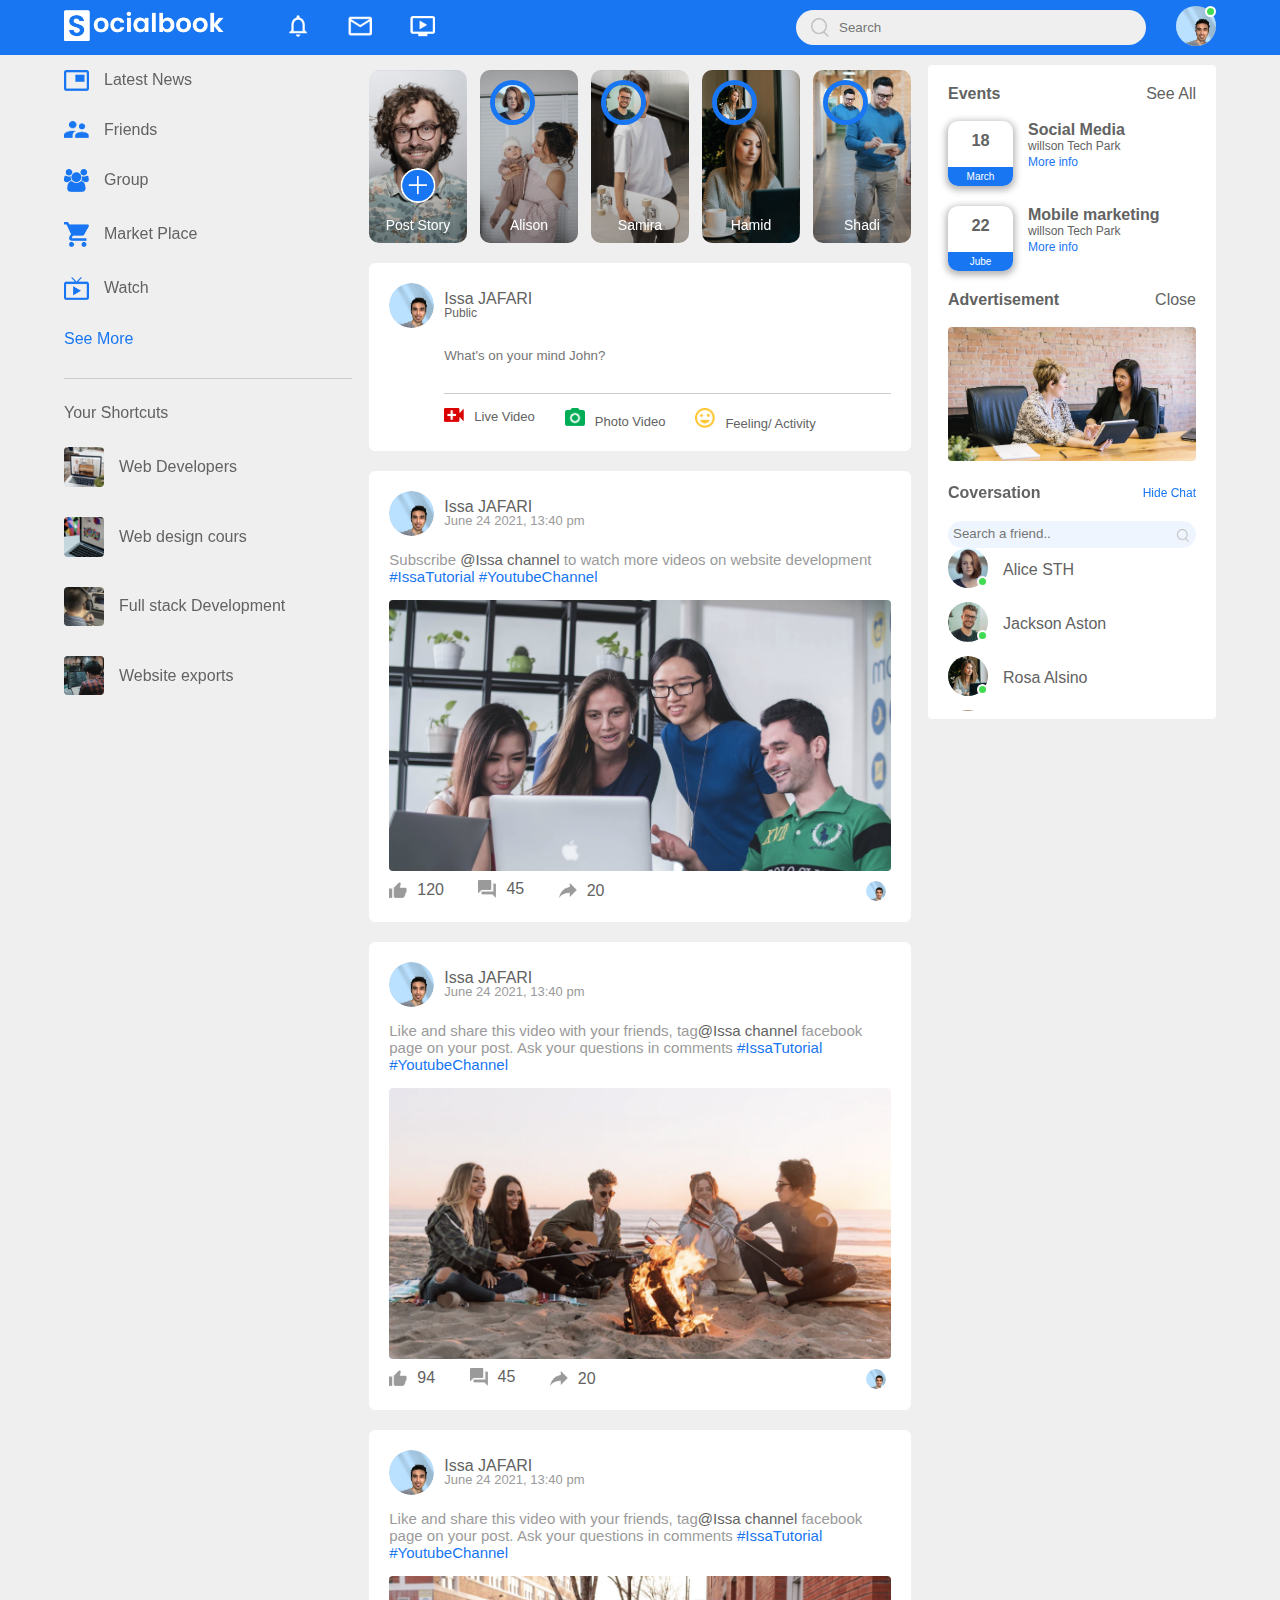
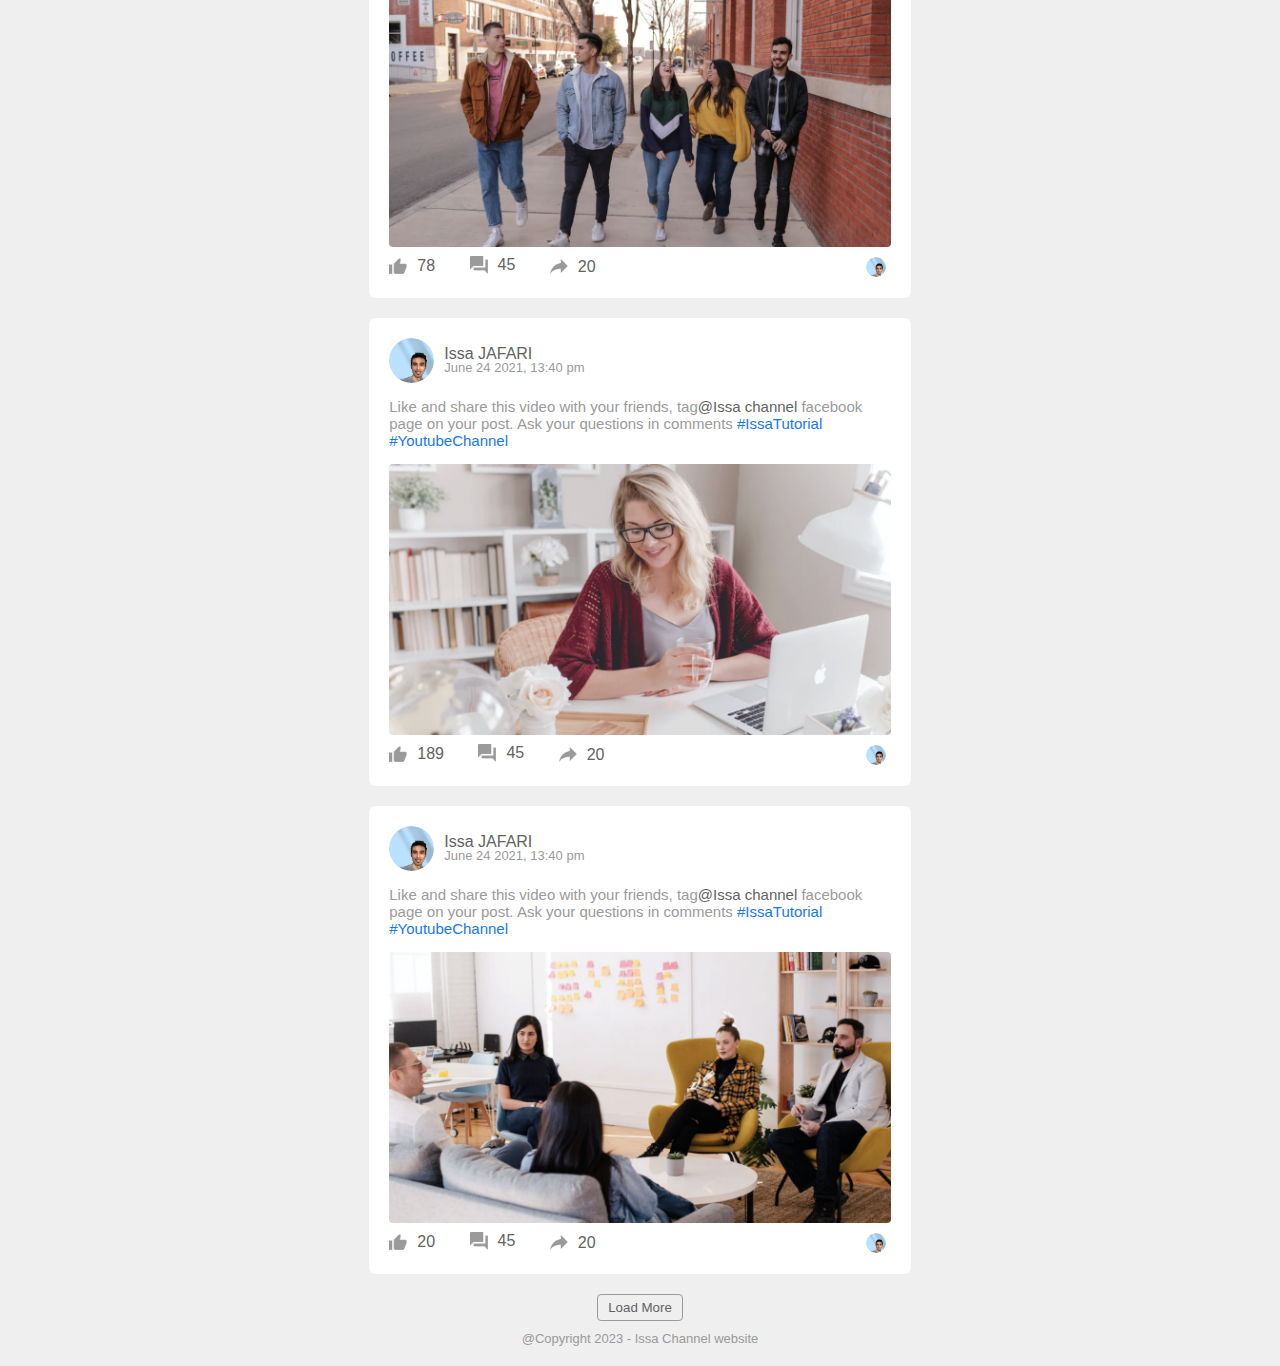
==== home.html @ f1109f13 "This version is integrating login page to home page" ====
<!DOCTYPE html>
<html lang="en">
<head>
    <meta charset="UTF-8">
    <meta http-equiv="X-UA-Compatible" content="IE=edge">
    <meta name="viewport" content="width=device-width, initial-scale=1.0">
    <link rel="stylesheet" href="home-style.css">
    <script src="https://kit.fontawesome.com/4d5bfe12a7.js" crossorigin="anonymous"></script>
    <link rel="shortcut icon" href="images/favicon.png" type="image/x-icon">
    <title>Facebook Clone</title>
</head>
<body>
    <dialog id="modal" class="new-post-wrapper">
        <div class="new-post-cntr">
            <div class="n-post-header">
                <p class="p-title-newPost">Create post</p>
                <img class="close-new-post" src="images/close.png" alt="">
            </div>
            <div class="n-post-body">

                <div class="online-list">
                    <div class="online">
                        <img src="images/my-img.jpg" alt="">
                    </div>
                    <p>Issa JAFARI</p>
                </div>

                <div class="new-post-content-wrapper">
                    <textarea name="" id="" cols="30" rows="3"></textarea>
                    <div class="new-img-holder">

                        <div class="holder_wrapper">
                            <label for="file">
                                <img src="" alt="">
                                <svg viewBox="0 0 640 512" width="100" title="photo-video">
                                    <path d="M608 0H160a32 32 0 0 0-32 32v96h160V64h192v320h128a32 32 0 0 0 32-32V32a32 32 0 0 0-32-32zM232 103a9 9 0 0 1-9 9h-30a9 9 0 0 1-9-9V73a9 9 0 0 1 9-9h30a9 9 0 0 1 9 9zm352 208a9 9 0 0 1-9 9h-30a9 9 0 0 1-9-9v-30a9 9 0 0 1 9-9h30a9 9 0 0 1 9 9zm0-104a9 9 0 0 1-9 9h-30a9 9 0 0 1-9-9v-30a9 9 0 0 1 9-9h30a9 9 0 0 1 9 9zm0-104a9 9 0 0 1-9 9h-30a9 9 0 0 1-9-9V73a9 9 0 0 1 9-9h30a9 9 0 0 1 9 9zm-168 57H32a32 32 0 0 0-32 32v288a32 32 0 0 0 32 32h384a32 32 0 0 0 32-32V192a32 32 0 0 0-32-32zM96 224a32 32 0 1 1-32 32 32 32 0 0 1 32-32zm288 224H64v-32l64-64 32 32 128-128 96 96z" />
                                </svg>
                            </label>
                        </div>
                        <input id="file" type="file" accept="image/*">
                        
                    </div>

                </div>

                <div class="add_media">
                    <p>Add more to your post</p>
                    <div class="add_post_icons">
                        <img src="images/Color-wheel.png" alt="add to post icon Gallery">
                        <!-- <div class="icon_wrapper_add"> -->
                            <!-- <label for="file"> -->
                        <img class="img-icon-g" src="images/gallery.png" alt="add to post icon Gallery">
                            <!-- </label> -->
                            <!-- <input id="file" type="file" accept="image/*"> -->
                        <!-- </div> -->
                        <img src="images/add-friends-color.png" alt="add to post icon tag">
                        <img src="images/more.png" alt="add to post icon emoji">
                    </div>
                </div>
                <button>Post</button>
            </div>
        </div>
    </dialog>
    <!-- --------------------- -->
    <nav>
        <div class="nav-left">
            <a href="home.html">
                <img src="images/logo.png" class="logo">
            </a>
            <ul>
                <li><img src="images/notification.png" alt=""></li>
                <li><img src="images/inbox.png" alt=""></li>
                <li><img src="images/video.png" alt=""></li>

            </ul>
        </div>
        <div class="nav-right">
            <div class="search-box">
                <img src="images/search.png" alt="">
                <input type="text" placeholder="Search" name="" id="">
            </div>
            <div class="nav-user-icon online" onclick="settingMenuToggle()">
                <img src="images/my-img.jpg" alt="">
            </div>
        </div>
<!-- --------------Dropdown settings menu  ------------------- -->
        <div class="settings-menu">
            <div id="dark-btn" >
                <span></span>
            </div>
            <div class="settings-menu-inner"> 
                <div class="user-profile">
                    <img src="images/my-img.jpg" alt="">
                    <div>
                        <p>Issa JAFARI</p>
                        <a href="profile.html">See your profile</a>
                    </div>
                </div>
                <hr>
                <div class="user-profile">
                    <img src="images/feedback.png" alt="">
                    <div>
                        <p>Give Feedback</p>
                        <a href="#">Help us to improve the new design</a>
                    </div>
                </div>
                <hr>

                <div class="settings-links">
                    <img src="images/setting.png" alt="" class="settings-icon">
                    <a href="#">Settings & Privecy <img src="images/arrow.png" alt="" width="10px"></a>
                </div>
                <div class="settings-links">
                    <img src="images/help.png" alt="" class="settings-icon">
                    <a href="#">Help & support <img src="images/arrow.png" alt="" width="10px"></a>
                </div>
                <div class="settings-links">
                    <img src="images/display.png" alt="" class="settings-icon">
                    <a href="#">Display & accessibility <img src="images/arrow.png" alt="" width="10px"></a>
                </div>
                <div class="settings-links">
                    <img src="images/logout.png" alt="" class="settings-icon">
                    <a href="#">Logout <img src="images/arrow.png" alt="" width="10px"></a>
                </div>

            </div>
            
        </div>

    </nav>

    <div class="container">
        <div class="left-sidebar side_bars">
            <div class="imp-links">
                <a href="#"><img src="images/news.png" alt="">Latest News</a>
                <a href="#"><img src="images/friends.png" alt="">Friends</a>
                <a href="#"><img src="images/group.png" alt="">Group</a>
                <a href="#"><img src="images/marketplace.png" alt="">Market Place</a>
                <a href="#"><img src="images/watch.png" alt="">Watch</a>
                <a href="#">See More</a>
            </div>

            <div class="shortcut-links">
                <p>Your Shortcuts</p>
                <a href=""><img src="images/shortcut-1.png" alt="">Web Developers</a>
                <a href=""><img src="images/shortcut-2.png" alt="">Web design cours</a>
                <a href=""><img src="images/shortcut-3.png" alt="">Full stack Development</a>
                <a href=""><img src="images/shortcut-4.png" alt="">Website exports</a>

            </div>

        </div>
<!-- ----------------- Main content ------------------- -->
        <div class="main-content">

            <div class="story-gallery">
                <div class="story story1">
                    <img src="images/upload.png" alt="">
                    <p>Post Story</p>
                </div>
                <div class="story story2">
                    <img src="images/member-1.png" alt="">
                    <p>Alison</p>
                </div>
                <div class="story story3">
                    <img src="images/member-2.png" alt="">
                    <p>Samira</p>
                </div>
                <div class="story story4">
                    <img src="images/member-3.png" alt="">
                    <p>Hamid</p>
                </div>
                <div class="story story5">
                    <img src="images/member-4.png" alt="">
                    <p>Shadi</p>
                </div>
            </div>


            <div class="write-post-container">
                <div class="user-profile">
                    <img src="images/my-img.jpg" alt="">
                    <div>
                        <p>Issa JAFARI</p>
                        <small>Public <i class="fa-solid fa-caret-down"></i></small>
                    </div>
                </div>
                
                <div class="post-input-container">
                    <textarea PlaceHolder="What's on your mind John?" rows="3"></textarea>
                    <div class="add-post-links">
                        <a href="#"><img src="images/live-video.png " alt="">Live Video</a>
                        <a href="#"><img src="images/photo.png " alt="">Photo Video</a>
                        <a href="#"><img src="images/feeling.png " alt="">Feeling/ Activity</a>


                    </div>
                </div>

            </div>
            <div class="post-main-container">
            <div class="post-container">
                <div class="post-row">
                    <div class="user-profile">
                        <img src="images/my-img.jpg" alt="">
                        <div>
                            <p>Issa JAFARI</p>
                            <span>June 24 2021, 13:40 pm</span>
                        </div>
                    </div>
                    <a href="#"><i class="fas fa-ellipsis-v"></i></a>
                </div>
                
                <p class="post-text">Subscribe <span>@Issa channel</span> to watch more videos on
                     website development   <a href="#">#IssaTutorial</a> 
                    <a href="#">#YoutubeChannel</a></p>
                <img src="images/feed-image-1.png" class="post-img"alt="">

                <div class="post-row">
                    <div class="activity-icons">
                        <div><img class="like_icon" src="images/like.png" alt=""><p>120</p></div>
                        <div><img src="images/comments.png" alt="">45</div>
                        <div><img src="images/share.png" alt="">20</div>

                    </div>
                    <div class="post-profile-icon">
                        <img src="images/my-img.jpg" alt=""> <i class="fa-solid fa-caret-down"></i>
                    </div>
                </div>
            </div>

            <div class="post-container">
                <div class="post-row">
                    <div class="user-profile">
                        <img src="images/my-img.jpg" alt="">
                        <div>
                            <p>Issa JAFARI</p>
                            <span>June 24 2021, 13:40 pm</span>
                        </div>
                    </div>
                    <a href="#"><i class="fas fa-ellipsis-v"></i></a>
                </div>
                
                <p class="post-text">Like and share this video with your friends, tag<span>@Issa channel</span> 
                    facebook page on your post. Ask your questions in comments
                     <a href="#">#IssaTutorial</a> 
                    <a href="#">#YoutubeChannel</a></p>
                    <img src="images/feed-image-2.png" class="post-img"alt="">

                    <div class="post-row">
                        <div class="activity-icons">
                            <div><img class="like_icon" src="images/like.png" alt=""><p>94</p></div>
                            <div><img src="images/comments.png" alt="">45</div>
                            <div><img src="images/share.png" alt="">20</div>

                        </div>
                        <div class="post-profile-icon">
                            <img src="images/my-img.jpg" alt=""> <i class="fa-solid fa-caret-down"></i>
                        </div>
                    </div>
            </div>

            <div class="post-container">
                <div class="post-row">
                    <div class="user-profile">
                        <img src="images/my-img.jpg" alt="">
                        <div>
                            <p>Issa JAFARI</p>
                            <span>June 24 2021, 13:40 pm</span>
                        </div>
                    </div>
                    <a href="#"><i class="fas fa-ellipsis-v"></i></a>
                </div>
                
                <p class="post-text">Like and share this video with your friends, tag<span>@Issa channel</span> 
                    facebook page on your post. Ask your questions in comments
                     <a href="#">#IssaTutorial</a> 
                    <a href="#">#YoutubeChannel</a></p>
                    <img src="images/feed-image-3.png" class="post-img"alt="">

                    <div class="post-row">
                        <div class="activity-icons">
                            <div><img class="like_icon" src="images/like.png" alt=""><p>78</p></div>
                            <div><img src="images/comments.png" alt="">45</div>
                            <div><img src="images/share.png" alt="">20</div>

                        </div>
                        <div class="post-profile-icon">
                            <img src="images/my-img.jpg" alt=""> <i class="fa-solid fa-caret-down"></i>
                        </div>
                    </div>
            </div>

            <div class="post-container">
                <div class="post-row">
                    <div class="user-profile">
                        <img src="images/my-img.jpg" alt="">
                        <div>
                            <p>Issa JAFARI</p>
                            <span>June 24 2021, 13:40 pm</span>
                        </div>
                    </div>
                    <a href="#"><i class="fas fa-ellipsis-v"></i></a>
                </div>
                
                <p class="post-text">Like and share this video with your friends, tag<span>@Issa channel</span> 
                    facebook page on your post. Ask your questions in comments
                     <a href="#">#IssaTutorial</a> 
                    <a href="#">#YoutubeChannel</a></p>
                    <img src="images/feed-image-4.png" class="post-img"alt="">

                    <div class="post-row">
                        <div class="activity-icons">
                            <div><img class="like_icon" src="images/like.png" alt=""><p>189</p></div>
                            <div><img src="images/comments.png" alt="">45</div>
                            <div><img src="images/share.png" alt="">20</div>

                        </div>
                        <div class="post-profile-icon">
                            <img src="images/my-img.jpg" alt=""> <i class="fa-solid fa-caret-down"></i>
                        </div>
                    </div>
            </div>

            <div class="post-container">
                <div class="post-row">
                    <div class="user-profile">
                        <img src="images/my-img.jpg" alt="">
                        <div>
                            <p>Issa JAFARI</p>
                            <span>June 24 2021, 13:40 pm</span>
                        </div>
                    </div>
                    <a href="#"><i class="fas fa-ellipsis-v"></i></a>
                </div>
                
                <p class="post-text">Like and share this video with your friends, tag<span>@Issa channel</span> 
                    facebook page on your post. Ask your questions in comments
                     <a href="#">#IssaTutorial</a> 
                    <a href="#">#YoutubeChannel</a></p>
                    <img src="images/feed-image-5.png" class="post-img"alt="">

                    <div class="post-row">
                        <div class="activity-icons">
                            <div><img class="like_icon" src="images/like.png" alt=""><p>20</p></div>
                            <div><img src="images/comments.png" alt="">45</div>
                            <div><img src="images/share.png" alt="">20</div>

                        </div>
                        <div class="post-profile-icon">
                            <img src="images/my-img.jpg" alt=""> <i class="fa-solid fa-caret-down"></i>
                        </div>
                    </div>
            </div>
        </div>

            <button type="button" class="load-more-btn">Load More</button>
        </div>
        
<!-- ----------------- Right sidebar ------------------- -->

        <div class="right-sidebar side_bars">

            <div class="sidebar-title">
                <h4>Events</h4>
                <p class="btn_hide">See All</p>
            </div>

            <div class="event">
                <div class="left-event">
                    <h3>18</h3>
                    <span>March</span>
                </div>
                <div class="right-event">
                    <h4>Social Media </h4>
                    <p><i class="fa-solid fa-location-dot"></i> willson Tech Park</p>
                    <a href="#">More info</a>
                </div>
            </div>
            <div class="event">
                <div class="left-event">
                    <h3>22</h3>
                    <span>Jube</span>
                </div>
                <div class="right-event">
                    <h4>Mobile marketing </h4>
                    <p><i class="fa-solid fa-location-dot"></i> willson Tech Park</p>
                    <a href="#">More info</a>
                </div>
            </div>

            <div class="sidebar-title">
                <h4>Advertisement</h4>
                <p class="btn_hide">Close</p>
            </div>
            <img src="images/advertisement.png" class="sidebar-ads" alt="">
            <div class="cntr_conversation">
                <div class="conv_head">
                    <div class="sidebar-title">
                        <h4>Coversation</h4>
                        <p class="btn_hide">Hide Chat</p>
                    </div>
                </div>
                <div class="conv_body">
                    <div class="searchDiv">
                        <label class="search_Label" for="searchFriend">
                            <input id="searchFriend" type="text" placeholder="Search a friend..">
                            <img src="images/search.png" alt="">
                        </label>
                    </div>
                    <div class="online-list">
                        <div class="online">
                            <img src="images/member-1.png" alt="">
                        </div>
                        <p>Alice STH</p>
                    </div>
                    <div class="online-list">
                        <div class="online">
                            <img src="images/member-2.png" alt="">
                        </div>
                        <p>Jackson Aston</p>
                    </div>
                    <div class="online-list">
                        <div class="online">
                            <img src="images/member-3.png" alt="">
                        </div>
                        <p>Rosa Alsino</p>
                    </div>

                    <!--  -->
                    <div class="online-list">
                        <div class="online">
                            <img src="images/member-4.png" alt="">
                        </div>
                        <p>Brayan Rubsino</p>
                    </div>
                    <div class="online-list">
                        <div class="online">
                            <img src="images/member-5.png" alt="">
                        </div>
                        <p>Sussan Algero</p>
                    </div>
                    <div class="online-list">
                        <div class="online">
                            <img src="images/member-6.png" alt="">
                        </div>
                        <p>Dylan brylo</p>
                    </div>
                    <div class="online-list">
                        <div class="online">
                            <img src="images/member-7.png" alt="">
                        </div>
                        <p>Erfan Alizade</p>
                    </div>
                    <div class="online-list">
                        <div class="online">
                            <img src="images/member-8.png" alt="">
                        </div>
                        <p>Farhad darya</p>
                    </div>
                    <div class="online-list">
                        <div class="online">
                            <img src="images/member-1.png" alt="">
                        </div>
                        <p>Zoé Rooban</p>
                    </div>
                </div>
            </div>
        
        </div>
    </div>
<div class="footer">
    <p>@Copyright 2023 - Issa Channel website</p>
</div>

<script src="main.js"></script>
</body>
</html>
---- home-style.css ----
*{
    padding: 0;
    margin: 0;
    box-sizing: border-box;
    font-family: sans-serif;
}
:root{
    --body-clr: #efefef;
    --nav-clr: #1876f2;
    --bg-clr: #fff;
}

.dark-theme{
    --body-clr: #0a0a0a;
    --nav-clr: #000;
    --bg-clr: #000;
}
body{
    background: var(--body-clr);
    transition: background 0.3s;
}
/* ------------------------- new post wrapers------------------- */
/* ---------------------------------------------------------------- */
/* -----------Modal ------------------*/
.new-post-wrapper{
    position: absolute;
    /* width: fit-content;
    height: fit-content; */
   top: 50%;
   left: 50%;
   transform: translate(-50%,-50%);
   border: none;
   border-radius: 10px;
   box-shadow: 0 0 15px rgba(0, 0, 0, 0.6);
}
.new-post-wrapper::backdrop{
    background: hsla(60, 0%, 100%, 0.6); 
}
.new-post-cntr{
    width: 500px;
    min-height: 490px;
    max-height: 570px;
    background: #fff;
    /* display: flex; */
    padding: 1em;
}
.n-post-header{
    border-bottom: 1px solid grey;
    position: relative;
}
.n-post-header img{
    width: 28px;
    position: absolute;
    right: 10px;
    top: 10px;
}
.p-title-newPost{
    text-align: center;
    padding: 1em;
    font-weight: bold;
    font-size: 1.2rem;
}
.n-post-body{
    width: 100%;
    padding-top: 1em;
}
.n-post-body button{
    background: hsl(240, 72%, 55%);
    /* display: block; */
    width: 100%;
    padding: 1em;
    color: #fff;
    font-weight: bold;
    font-size: 1rem;
    border-radius: 10px;
    outline: none;
    border: none;
}
.new-post-content-wrapper{
    /* border: 3px solid violet; */
    height: 130px;
    max-height: 250px;
    overflow: auto;
}
.n-post-body textarea{
    width: 100%;
    font-size: 2rem;
    outline: none;
    border: none;
    min-height: 100px;
    max-height: 150px;
}

/* ------ adding imag to modul------- */
.new-img-holder{
    width: 90%;
    min-height: 170px;
    height: 200px;
    max-height: 600px;
    background: lightgrey;
    margin: 10px;
    margin-inline: auto;
    display: none;
    overflow-y: auto;
    border-radius: 5px;
}
.new-img-holder:hover{
 background: rgb(228, 228, 228);
}
.holder_wrapper{
    height: 100%;
    width: 100%;
}
.holder_wrapper img{
    display: none;
}
.holder_wrapper label{
    display: block;
    width: 100%;
    height: 100%;
    position: relative;
}
.holder_wrapper label img{
    /* display: block; */
    width: 100%;
    height: 100%;
    object-fit: cover;
    position: relative;
    z-index: 5;
}
.holder_wrapper svg{
    position: absolute;
    top: 50%;
    left: 50%;
    transform: translate(-50%, -50%);
    fill: rgb(100, 100, 100);
    width: 40px;
}
.new-img-holder input{
    display: none;
}
/* ------------------------- */
.add_media{
    display: flex;
    justify-content: space-between;
    align-items: center;
    border: 1px solid grey;
    border-radius: 10px;
    padding: 0.7rem 1rem;
    margin: 1em 0;
}
.add_post_icons{
    display: flex;
    align-items: center;
    gap: 13px;
}
.add_post_icons img{
    width: 28px;

}
.add_post_icons img:last-child{
    width: 17px;
}
.icon_wrapper_add{
    width: 28px;
}
.icon_wrapper_add input{
    display: none;
}
/* .icon_wrapper_add label{
    width: 100%;
    border: 2px solid green;
} */
.icon_wrapper_add img{
    width: 100% !important;
}
.img-new-post{
    object-fit: cover;
    max-height: 100%;
    margin-inline: auto;
    display: block;
}

/* ------------------ new post wrapers ENDED!!!----------------------- */
nav{
    display: flex;
    align-items: center;
    justify-content: space-between;
    background: var(--nav-clr);
    padding: 5px 5%;
    position: sticky;
    top: 0;
    z-index: 10;
}
.logo{
    width: 160px;
    margin-right: 45px;
}
.nav-left,.nav-right{
    display: flex;
    align-items: center;
}
.nav-left ul li {
    list-style: none;
    display: inline-block;
}
.nav-left ul li img{
     width: 28px;
     margin: 0 15px;
}
.nav-user-icon img{
    width: 40px;
    border-radius: 50%;
    cursor: pointer;
}
.nav-user-icon{
    margin-left: 30px;
}
.search-box{
    background: #efefef;
    width: 350px;
    border-radius: 20px;
    display: flex;
    align-items: center;
    padding: 0 15px;
}
.search-box img{
    width: 18px;
}
.search-box input{
    width: 100%;
    background: transparent;
    padding: 10px;
    outline: none;
    border: 0;
}
.online{
    position: relative;

}
.online::after{
    content: '';
    width: 7px;
    height: 7px;
    border: 2px solid #fff;
    border-radius: 50%;
    background: #41db51;
    position: absolute;
    top: 0;
    right: 0;
}
.container{
    display: flex;
    justify-content: space-between;
    padding: 0 5%;
    /* 13px */
    margin-top: 15px;
}
.side_bars{
    top: 70px;
}
.left-sidebar{
    flex-basis: 25%;
    position: sticky;
    align-self: flex-start;
}
.right-sidebar{
    flex-basis: 25%;
    position: sticky;
    /* top: 100px; */
    align-self: flex-start;
    background: var(--bg-clr);
    padding: 20px 20px 8px 20px;
    border-radius: 4px;
    color: #626262;
    transform: translateY(-5px);
}
.main-content{
    flex-basis: 47%;
}
.imp-links a, .shortcut-links a{
    text-decoration: none;
    display: flex;
    align-items: center;
    margin-bottom: 30px;
    color: #626262;
    width: fit-content;
}
.imp-links a img{
    width: 25px;
    margin-right: 15px;
}
.imp-links a:last-child{
    color: #1876f2;
}
.imp-links{
    border-bottom: 1px solid #ccc;
}
.shortcut-links a img{
    width: 40px;
    border-radius: 4px;
    margin-right: 15px;
}
.shortcut-links p {
    margin: 25px 0;
    color: #626262;
    font-weight: 500;
}
.sidebar-title{
    display: flex;
    align-items: center;
    gap: 10px;
    margin-bottom: 18px;
}
.right-sidebar h4{
    font-weight: 600;
    font-size: 16px;
    margin-right: auto;
    display: inline-block;
}
.conv_head p{
    text-decoration: none;
    color: #1876f2;
    font-size: 12px;
    display: inline-block;
}
.event{
    display: flex;
    font-size: 14px;
    margin-bottom: 20px;

}
.left-event{
    border-radius: 10px;
    height: 65px;
    width: 65px;
    margin-right: 15px;
    padding-top: 10px;
    text-align: center;
    position: relative;
    overflow: hidden;
    box-shadow: 0 2px 7px 2px rgba(0, 0 , 0, 0.3);
}
.event p {
    font-size: 12px;
}
.event a {
    font-size: 12px;
    text-decoration: none;
    color: #1876f2;
}
.left-event span{
    position: absolute;
    bottom: 0;
    left: 0;
    width: 100%;
    background: #1876f2;
    color: #fff;
    font-size: 10px;
    padding: 4px 0;
}
.sidebar-ads{
    width: 100%;
    margin-bottom: 20px;
    border-radius: 4px;
}
.cntr_conversation{
    position: relative;
} 
.cntr_conversation .conv_head{
    position: sticky;
    z-index: 1;
    top:0;
    transform: translateY(-1px);
    background: var(--bg-clr);
}
.cntr_conversation .conv_body{
    overflow-y: auto;
    max-height: 190px;
    transition: 1s cubic-bezier(0.85, 0, 0.15, 1);
}
.conv_body.conv_body_closed{
    max-height: 0px;
}
/* search bar */
.searchDiv{
    position: sticky;
    top:-1px;
    background: #fff;
    z-index: 2;
}
.conv_body .search_Label{
    position: relative;
}
.conv_body .search_Label input{
    width: 100%;
    border: none;
    border-bottom: 2px solid transparent;
    outline: transparent;
    background: hsla(214, 89%, 52%, 0.07);
    border-radius: 50px;
    padding: 5px 5px;
}
.conv_body .search_Label input:focus{
    border-bottom: 2px solid var(--nav-clr);
    background: hsla(214, 89%, 52%, 0.17);
}

.cntr_conversation .conv_body .search_Label img{
    width: 12px;
    position: absolute;
    right: 7px;
    top: 5px;

}
.online-list{
    display: flex;
    align-items: center;
    margin-bottom: 10px;

}
.online-list .online img{
    width: 40px;
    border-radius: 50%;
}
.online-list .online{
    width: 40px;
    border-radius:50%;
    margin-right: 15px;
}
.online-list .online::after{
    top: unset;
    bottom: 5px;
}
.online-list_hide{
    animation: animHide 0.5s forwards;
}
@keyframes animHide {
    0%   {
        opacity: 1;
        transform: translateX(-30px);
    }
    25%   {
        opacity: 0.8;
        
        transform: rotate(-25deg);
    }
    100% {
        opacity: 0;
        transform: translate(-120%);
        transform: rotate(-90deg);
        display: none;
    }
  }
/* Main Section */

.story-gallery{
    display: flex;
    justify-content: space-between;
    margin-bottom: 20px;
}
.story{
    flex-basis: 18%;
    padding-top: 32%;
    position: relative;
    background-position: center;
    background-size: cover;
    border-radius: 10px;

}
.story img{
    position: absolute;
    width: 45px;
    border-radius: 50%;
    top: 10px;
    left: 10px;
    border: 5px solid #1876f2;
}
.story p{
    position: absolute;
    bottom: 10px;
    width: 100%;
    text-align: center;
    color:#fff;
    font-size: 14px;
}
.story1{
    background-image: linear-gradient(transparent, rgba(0,0,0,.3)),url(images/status-1.png);

}
.story2{
    background-image: linear-gradient(transparent, rgba(0,0,0,.3)),url(images/status-2.png);

}
.story3{
    background-image: linear-gradient(transparent, rgba(0,0,0,.3)),url(images/status-3.png);

}
.story4{
    background-image: linear-gradient(transparent, rgba(0,0,0,.3)),url(images/status-4.png);

}
.story5{
    background-image: linear-gradient(transparent, rgba(0,0,0,.3)),url(images/status-5.png);

}
.story.story1 img{
    top: unset;
    left: 50%;
    bottom: 40px;
    transform: translateX(-50%);
    border: 0;
    width: 35px;
}

.write-post-container{
    width: 100%;
    background: var(--bg-clr);
    border-radius: 6px;
    padding: 20px;
    color: #626262;
}
.user-profile{
    display: flex;
    align-items: center;

}
.user-profile img{
    width: 45px;
    border-radius: 50%;
    margin-right: 10px;
}
.user-profile p {
    margin-bottom: -5px;
    font-weight: 500;
    color: #626262;
}
.user-profile small{
    font-size: 12px;
}

.post-input-container{
    padding-left: 55px;
    padding-top: 20px;
}
.post-input-container textarea{
    width: 100%;
    border: 0;
    outline: 0;
    border-bottom: 1px solid #ccc;
    background: transparent;
    resize: none;
}

.add-post-links{
    display: flex;
    margin-top: 10px;

}
.add-post-links a{
    text-decoration: none;
    align-items: center;
    color: #626262;
    margin-right: 30px;
    font-size: 13px;
}
.add-post-links a img{
    width: 20px;
    margin-right: 10px;
}


.post-container{
    width: 100%;
    background: var(--bg-clr);
    border-radius: 6px;
    padding: 20px;
    color: #626262;
    margin: 20px 0;
}
.user-profile span{
    font-size: 13px;
    color: #9a9a9a;
}
.post-text{
    color: #9a9a9a;
    margin: 15px 0;
    font-size: 15px;
}
.post-text span{
    color: #626262;
    font-weight: 500;
}
.post-text a {
    color: #1876f2;
    text-decoration: none;
}
.post-img{
    width: 100%;
    border-radius: 4px;
    margin-bottom: 5px;
}

.post-row{
    display: flex;
    align-items: center;
    justify-content: space-between;
}
.activity-icons div img{
    width: 18px;
    margin-right: 10px;
}
.activity-icons div{
    display: inline-flex;
    align-items: center;
    margin-right: 30px;
}
.post-profile-icon{
    display: flex;
    align-items: center;
}
.post-profile-icon img{
    width: 20px;
    border-radius: 50%;
    margin-right: 5px;
}

.post-row a{
    color: #9a9a9a;
}
.load-more-btn{
    display: block;
    margin: auto;
    cursor: pointer;
    padding: 5px 10px;
    border: 1px solid #9a9a9a;
    color: #626262;
    background: transparent;
    border-radius: 4px;
}


.footer{
    text-align: center;
    color: #9a9a9a;
    padding: 10px 0 20px;
    font-size: 13px;
    /* border: 1px solid red; */
}

.settings-menu{
    position: absolute;
    width: 90%;
    max-width: 350px;
    background: var(--bg-clr);
    box-shadow:  0 0 10px rgba(0, 0 , 0, 0.4);
    border-radius: 4px;
    overflow: hidden;
    top: 108%;
    right: 5%;
    max-height: 0;
    transition: max-height 0.3s;

}

.settings-menu-height{
    max-height: 450px;
}

.user-profile a{
    font-size: 12px;
    color: #1876f2;
    text-decoration: none;
}

.settings-menu-inner{
    padding: 20px;
}
.settings-menu hr{
    border: 0;
    height: 1px;
    background: #9a9a9a;
    margin: 15px 0;
}


.settings-links{
    display: flex;
    align-items: center;
    margin: 15px 0;
}
.settings-links .settings-icon{
    width: 38px;
    margin-right: 10px;
    border-radius: 50%;
}
.settings-links a{
    display: flex;
    flex: 1;
    align-items: center;
    justify-content: space-between;
    text-decoration: none;
    color: #626262;
}


#dark-btn{
    position: absolute;
    top: 20px;
    right: 20px;
    background: #ccc;
    width: 45px;
    border-radius: 15px;
    padding: 2px 3px;
    cursor: pointer;
    display: flex;
    transition: padding-left 0.3s , background 0.3s;
}
#dark-btn span{
    width: 18px;
    aspect-ratio: 1/1;
    background: #fff;
    border-radius: 50%;
    display: inline-block;
}
#dark-btn.dark-btn-on{
    padding-left : 23px;
    background: #0a0a0a;
}
/* --------------------Profile page-------------- */




.profile-container{
    padding: 20px 15%;
    color: #626262;
}
.cover-img{
    width: 100%;
    border-radius: 6px;
    margin-bottom: 14px;
}
.profile-details{
    background: var(--bg-clr);
    padding: 20px;
    border-radius: 4px;
    display: flex;
    align-items: flex-start;
    justify-content: space-between;
}
.pd-row{
    display: flex;
    align-items: flex-start;

}
.pd-img{
    width: 100px;
    margin-right: 20px;
    border-radius: 6px;
}
.pd-row div h3{
    font-size: 25px;
    font-weight: 600;
}
.pd-row div p{
    font-size: 13px;

}
.pd-row div img{
    width: 25px;
    border-radius: 50%;
    margin-top: 12px;
}
.pd-right button{
    background: #1876f2;
    border: 0;
    outline: 0;
    padding: 6px 10px;
    display: inline-flex;
    align-items: center;
    color: #fff;
    border-radius: 3px;
    margin-left: 10px;
    cursor: pointer;
}
.pd-right button img{
    height: 15px;
    margin-right: 10px;
}
.pd-right button:first-child{
    background: #e4e6eb;
    color: #000;
}
.pd-right{
    text-align: right;
}
.pd-right a{
    background: #e4e6eb;
    border-radius: 3px;
    padding: 12px;
    display: inline-flex;
    margin-top: 30px;
}
.pd-right a img{
    width: 20px;
}
.profile-info{
    display: flex;
    align-items: flex-start;
    justify-content: space-between;
    margin-top: 20px;
}
.info-col{
    flex-basis: 33%;
}
.post-col{
    flex-basis: 65%;
}
.profile-intro{
    background: var(--bg-clr);
    padding: 20px;
    margin-bottom: 20px;
    border-radius: 4px;
}
.profile-intro h3{
    font-weight: 600;
}
.intro-text{
    text-align: center;
    margin: 10px 0;
    font-size: 15px;
}
.intro-text img{
    width: 15px;
    margin-bottom: -3px;
}
.profile-intro hr{
    border: 0;
    height: 1px;
    background: #ccc;
    margin: 24px 0;
}
.profile-intro ul li {
    list-style: none;
    font-size: 15px;
    margin: 15px 0;
    display: flex;
    align-items: center;
}
.profile-intro ul li img{
    width: 26px;
    margin-right: 10px;
}
.title-box{
    display: flex;
    align-items: center;
    justify-content: space-between;
}
.title-box a{
    text-decoration: none;
    color: #1876f2;
    font-size: 14px;
}
.photo-box, .friends-box{
    display: grid;
    grid-template-columns: repeat(3, auto);
    gap: 10px;
    margin-top: 15px;
}
.photo-box div img, .friends-box div img{
    width: 100%;
    cursor: pointer;
    padding-bottom: 20px;
}
.profile-intro p{
    font-size: 14px;

}
.friends-box div{
    position: relative;
}
.friends-box p{
    position: absolute;
    bottom: 0;
    left: 0;
}




/* -----------Media query for home page---------- */


@media(max-width:900px){
    .right-sidebar{
        display: none;
    }
    .left-sidebar{
        display: none;
    }
    nav{
        flex-wrap: wrap;
    }
    .search-box{
        display: none;
    }
    .logo{
        width: 110px;
        margin-right: 20px;
    }
    .nav-left ul li img{
        width: 20px;
        margin: 0 8px;
    }
    .nav-user-icon img {
        width: 30px;
    }
    .nav-user-icon{
        margin-left: 0;
    }
    .add-post-links{
        flex-wrap: wrap;
    }
    .main-content{
        flex-basis: 100%;
    }
    .story img{
        width: 20px;
        border-width: 3px;
    }
    .story p{
        font-size: 10px;
    }
    .story.story1 img{
        width: 25px;
        bottom: 30px;
    }
    .add-post-links a{
        margin-right: 12px;
        font-size: 9px;
    }
    .add-post-links a img{
        width: 16px;
        margin-right: 5px;
    }
    .post-input-container{
        padding-left: 0;
    }


    /* -------- media query for Profile page---------- */



    .profile-container{
        padding: 20px 5%;
    }
    .profile-details{
        flex-wrap: wrap;
    }
    .pd-right{
        text-align: left;
        margin-top: 15px;
    }
    .pd-right button{
        margin-left: 0;
        margin-right: 10px;
    }
    .pd-row div h3{
        font-size: 16px;
    }

    .profile-info{
        flex-wrap: wrap;
    }
    .info-col, .post-col{
        flex-basis: 100%;
    }
}

/* media query for new post  */
@media (max-width:700px){
    /* body{
        overflow: hidden;
    } */
    .new-post-wrapper{
        position: fixed;
        z-index: 12;
        width: 100vw;
        height: 100vh;
        border: 1px solid green;
    }
    .new-post-cntr{
        width: 100%;
        height: 100%;
        max-height: 100%;
        display: grid;
        grid-template-rows: auto 1fr;
        grid-template-columns: 1fr;
        border: 1px solid red;
        /* display: grid;
        grid-template-rows: repeat(9, 1fr);
        grid-template-columns: repeat(5, 1fr); */
    }

    .n-post-body{
        display: grid;
        grid-template-rows: auto 1fr auto;
        background: #ff00006e;
    }
    .add_media{
        justify-content: space-around;
    }
    .add_media p{
        display: none;
    }
}
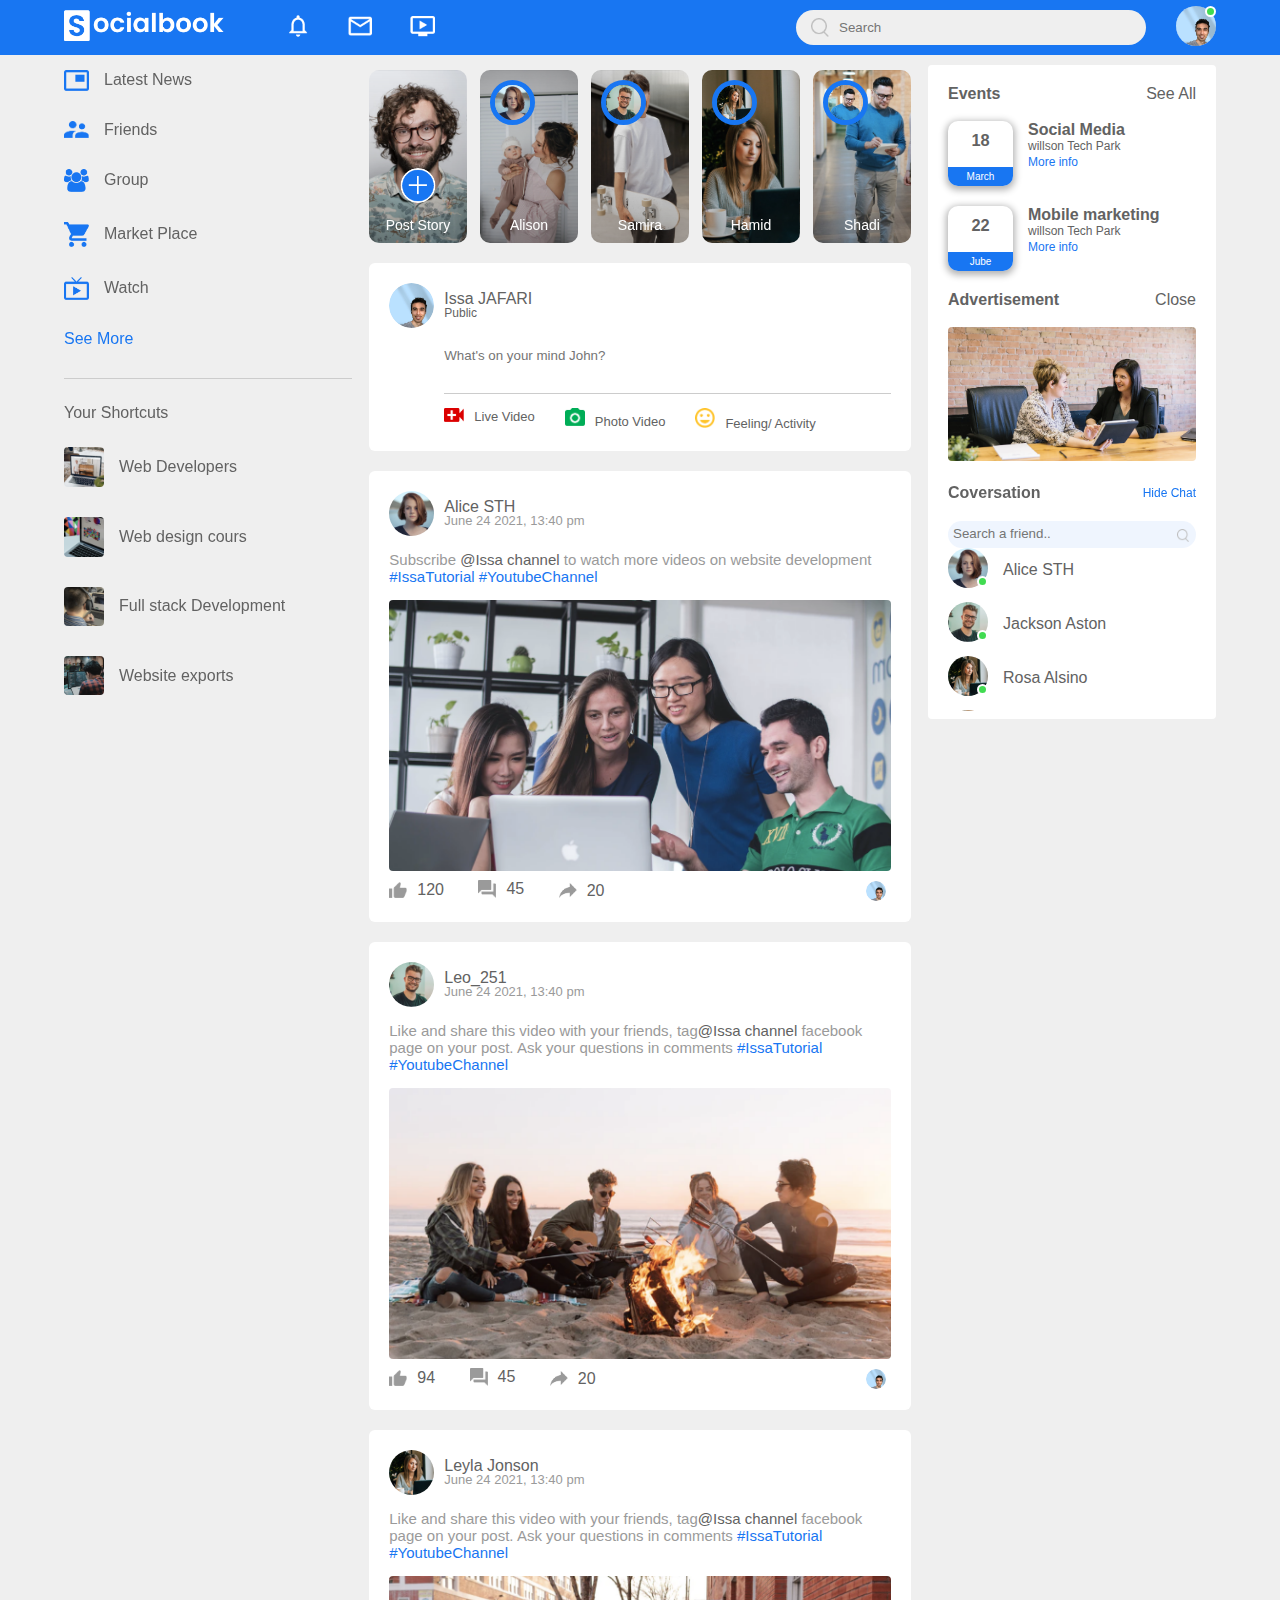
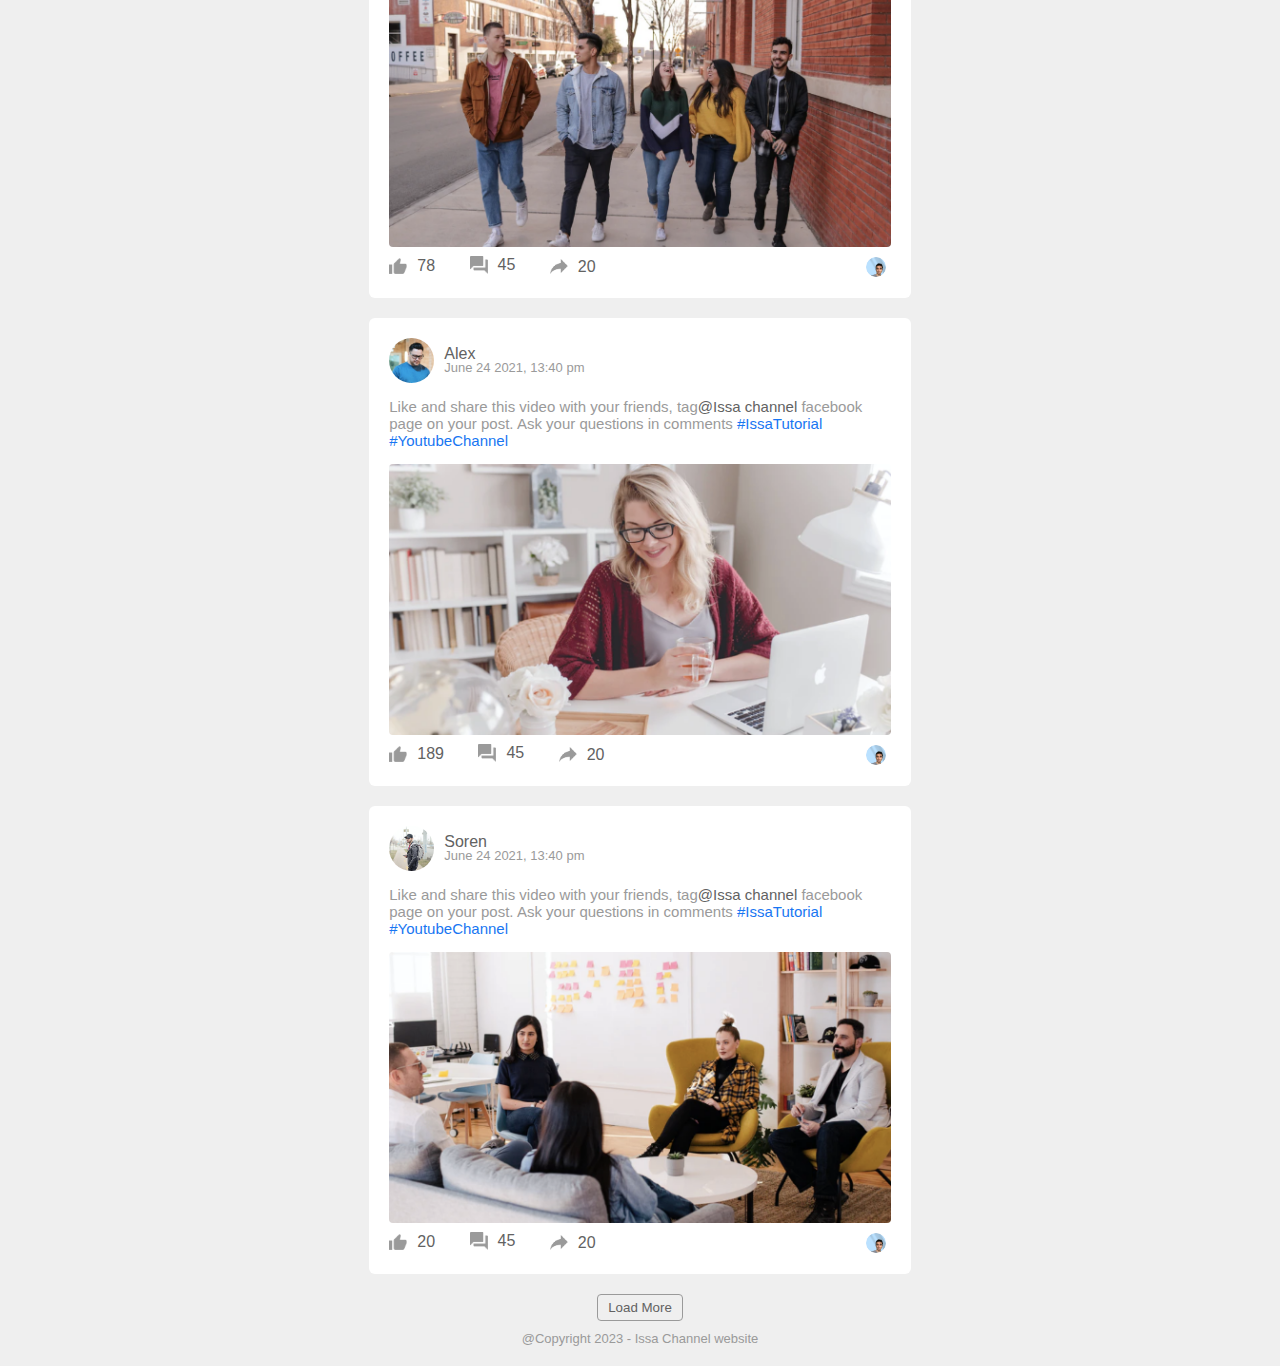
==== commit 0caa274b: "some bug fixes" ====
--- a/home.html
+++ b/home.html
@@ -80,7 +80,7 @@
                 <input type="text" placeholder="Search" name="" id="">
             </div>
             <div class="nav-user-icon online" onclick="settingMenuToggle()">
-                <img src="images/my-img.jpg" alt="">
+                <img class="my-profile-img" src="images/my-img.jpg" alt="">
             </div>
         </div>
 <!-- --------------Dropdown settings menu  ------------------- -->
@@ -90,9 +90,9 @@
             </div>
             <div class="settings-menu-inner"> 
                 <div class="user-profile">
-                    <img src="images/my-img.jpg" alt="">
+                    <img class="my-profile-img" src="images/my-img.jpg" alt="">
                     <div>
-                        <p>Issa JAFARI</p>
+                        <p class="my-username">Issa JAFARI</p>
                         <a href="profile.html">See your profile</a>
                     </div>
                 </div>
@@ -179,9 +179,9 @@
 
             <div class="write-post-container">
                 <div class="user-profile">
-                    <img src="images/my-img.jpg" alt="">
+                    <img class="my-profile-img" src="images/my-img.jpg" alt="">
                     <div>
-                        <p>Issa JAFARI</p>
+                        <p class="my-username">Issa JAFARI</p>
                         <small>Public <i class="fa-solid fa-caret-down"></i></small>
                     </div>
                 </div>
@@ -202,9 +202,9 @@
             <div class="post-container">
                 <div class="post-row">
                     <div class="user-profile">
-                        <img src="images/my-img.jpg" alt="">
+                        <img src="images/member-1.png" alt="">
                         <div>
-                            <p>Issa JAFARI</p>
+                            <p>Alice STH</p>
                             <span>June 24 2021, 13:40 pm</span>
                         </div>
                     </div>
@@ -232,9 +232,9 @@
             <div class="post-container">
                 <div class="post-row">
                     <div class="user-profile">
-                        <img src="images/my-img.jpg" alt="">
+                        <img src="images/member-2.png" alt="">
                         <div>
-                            <p>Issa JAFARI</p>
+                            <p>Leo_251</p>
                             <span>June 24 2021, 13:40 pm</span>
                         </div>
                     </div>
@@ -263,9 +263,9 @@
             <div class="post-container">
                 <div class="post-row">
                     <div class="user-profile">
-                        <img src="images/my-img.jpg" alt="">
+                        <img src="images/member-3.png" alt="">
                         <div>
-                            <p>Issa JAFARI</p>
+                            <p>Leyla Jonson</p>
                             <span>June 24 2021, 13:40 pm</span>
                         </div>
                     </div>
@@ -294,9 +294,9 @@
             <div class="post-container">
                 <div class="post-row">
                     <div class="user-profile">
-                        <img src="images/my-img.jpg" alt="">
+                        <img src="images/member-4.png" alt="">
                         <div>
-                            <p>Issa JAFARI</p>
+                            <p>Alex </p>
                             <span>June 24 2021, 13:40 pm</span>
                         </div>
                     </div>
@@ -325,9 +325,9 @@
             <div class="post-container">
                 <div class="post-row">
                     <div class="user-profile">
-                        <img src="images/my-img.jpg" alt="">
+                        <img src="images/member-5.png" alt="">
                         <div>
-                            <p>Issa JAFARI</p>
+                            <p>Soren</p>
                             <span>June 24 2021, 13:40 pm</span>
                         </div>
                     </div>
@@ -393,7 +393,7 @@
                 <h4>Advertisement</h4>
                 <p class="btn_hide">Close</p>
             </div>
-            <img src="images/advertisement.png" class="sidebar-ads" alt="">
+            <img src="images/advertisement.png" class="sidebar-ads-ex" alt="">
             <div class="cntr_conversation">
                 <div class="conv_head">
                     <div class="sidebar-title">
--- a/home-style.css
+++ b/home-style.css
@@ -192,6 +192,9 @@
     top: 0;
     z-index: 10;
 }
+nav.nav-profile{
+    padding: 5px 15%;
+}
 .logo{
     width: 160px;
     margin-right: 45px;
@@ -208,8 +211,20 @@
      width: 28px;
      margin: 0 15px;
 }
+nav.nav-profile .nav-left ul li img{
+     margin: 0 5px;
+}
 .nav-user-icon img{
     width: 40px;
+    aspect-ratio: 1/1;
+    object-fit: cover;
+    border-radius: 50%;
+    cursor: pointer;
+}
+.my-profile-img{
+    width: 40px;
+    aspect-ratio: 1/1;
+    object-fit: cover;
     border-radius: 50%;
     cursor: pointer;
 }
@@ -359,7 +374,7 @@
     font-size: 10px;
     padding: 4px 0;
 }
-.sidebar-ads{
+.sidebar-ads-ex{
     width: 100%;
     margin-bottom: 20px;
     border-radius: 4px;
@@ -901,6 +916,11 @@
     }
     nav{
         flex-wrap: wrap;
+        padding: 20px 7%;
+
+    }
+    nav.nav-profile{
+        padding: 5px 7%;
     }
     .search-box{
         display: none;
@@ -915,6 +935,8 @@
     }
     .nav-user-icon img {
         width: 30px;
+        aspect-ratio: 1/1;
+        object-fit: cover;
     }
     .nav-user-icon{
         margin-left: 0;
